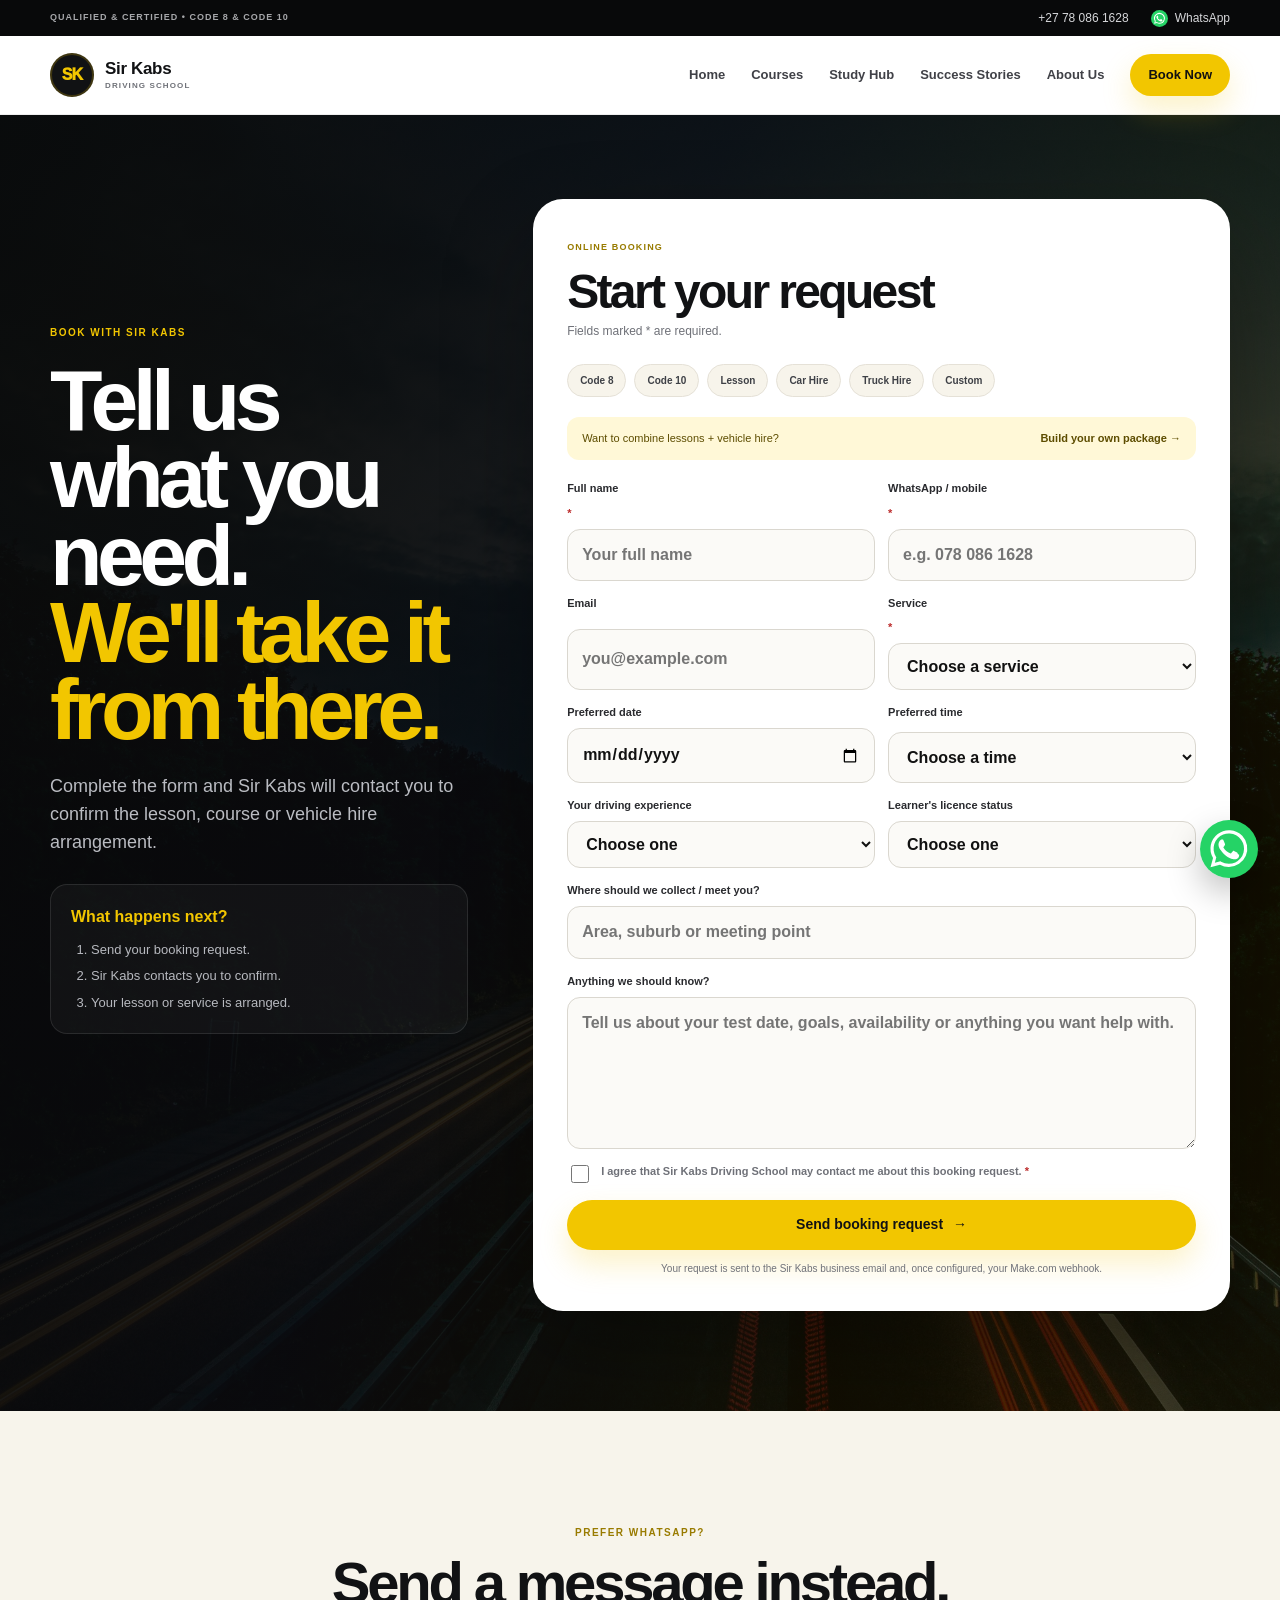
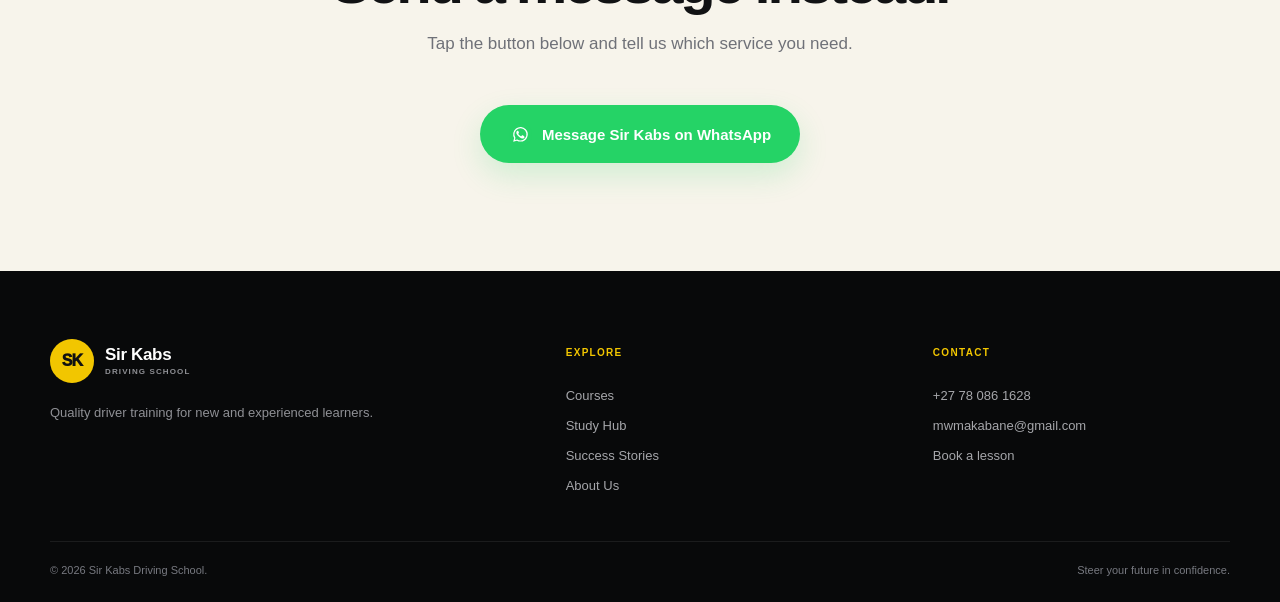
==== booking.html @ 1b9d0bda "up" ====
<!DOCTYPE html>

<html lang="en">
<head>
<meta charset="utf-8"/>
<meta content="width=device-width, initial-scale=1.0" name="viewport"/>
<meta content="#111111" name="theme-color"/>
<meta content="Book a Code 8, Code 10, driving lesson, car hire or truck hire with Sir Kabs Driving School." name="description"/>
<title>Book a Lesson | Sir Kabs Driving School</title>
<link href="assets/favicon.svg" rel="icon" type="image/svg+xml"/>
<link href="style.css" rel="stylesheet"/>
<noscript><style>body{overflow:auto!important}.site-loader{display:none!important}.reveal{opacity:1!important;transform:none!important}</style></noscript></head>
<body class="is-loading" data-page="booking">
<a class="skip-link" href="#main">Skip to content</a><div aria-hidden="true" class="site-loader" id="site-loader"><div class="loader-inner"><div class="loader-mark">SK</div><strong>Sir Kabs Driving School</strong><small>Steer your future</small><div class="loader-track"><span></span></div></div></div>
<div class="topbar"><div class="container topbar-inner"><span>Qualified &amp; Certified • Code 8 &amp; Code 10</span><div class="topbar-links"><a href="tel:+27780861628">+27 78 086 1628</a><a class="top-whatsapp" href="https://wa.me/27780861628" rel="noopener" target="_blank"><img alt="" decoding="async" loading="lazy" src="assets/whatsapp.svg"/> WhatsApp</a></div></div></div>
<header class="site-header"><div class="container nav-wrap"><a class="brand" href="index.html"><span class="brand-mark">SK</span><span class="brand-copy"><strong>Sir Kabs</strong><small>Driving School</small></span></a><button aria-controls="main-nav" aria-expanded="false" aria-label="Open menu" class="menu-toggle"><span></span><span></span><span></span></button><nav class="main-nav" id="main-nav"><a href="index.html">Home</a><a href="courses.html">Courses</a><a href="study.html">Study Hub</a><a href="success.html">Success Stories</a><a href="about.html">About Us</a><a aria-current="page" class="btn btn-sm btn-primary nav-cta" href="booking.html">Book Now</a></nav></div></header>
<main id="main">
<section class="booking-hero">
<div class="container booking-grid">
<aside class="booking-side reveal">
<span class="eyebrow light">Book with Sir Kabs</span>
<h1>Tell us what you need.<br/><em>We'll take it from there.</em></h1>
<p>Complete the form and Sir Kabs will contact you to confirm the lesson, course or vehicle hire arrangement.</p>
<div class="booking-note"><strong>What happens next?</strong><ol><li>Send your booking request.</li><li>Sir Kabs contacts you to confirm.</li><li>Your lesson or service is arranged.</li></ol></div>
</aside>
<div class="booking-panel reveal">
<div class="booking-panel-head"><span>Online booking</span><h2>Start your request</h2><p>Fields marked * are required.</p></div>
<div aria-label="Quick service selection" class="quick-service-row">
<button data-pick-service="Code 8 Full Course" type="button">Code 8</button>
<button data-pick-service="Code 10 Full Course" type="button">Code 10</button>
<button data-pick-service="Driving Lesson" type="button">Lesson</button>
<button data-pick-service="Car Hire" type="button">Car Hire</button>
<button data-pick-service="Truck Hire" type="button">Truck Hire</button>
<button data-pick-service="Custom Package" type="button">Custom</button>
</div>
<div class="booking-package-link"><span>Want to combine lessons + vehicle hire?</span><a href="courses.html#package-builder">Build your own package →</a></div>
<div class="custom-package-summary" hidden="" id="custom-package-summary">
<span>Your custom package</span>
<strong id="custom-package-summary-text"></strong>
<small id="custom-package-summary-total"></small>
</div>
<!-- ===========================================================
               FORM DESTINATIONS
               FormSubmit email + Make.com webhook are configured in script.js.
               Look for the bright comment block marked "EDIT HERE" at the
               very top of script.js.
               =========================================================== -->
<form class="booking-form" id="booking-form" novalidate="">
<input autocomplete="off" class="honeypot" name="website" tabindex="-1" type="text"/>
<input id="custom-plan-field" name="custom_plan" type="hidden" value=""/>
<input id="custom-total-field" name="custom_total" type="hidden" value=""/>
<div class="form-grid two">
<label>Full name <span>*</span><input name="full_name" placeholder="Your full name" required="" type="text"/></label>
<label>WhatsApp / mobile <span>*</span><input name="phone" placeholder="e.g. 078 086 1628" required="" type="tel"/></label>
</div>
<div class="form-grid two">
<label>Email<input name="email" placeholder="you@example.com" type="email"/></label>
<label>Service <span>*</span>
<select id="service-select" name="service" required="">
<option value="">Choose a service</option>
<option value="Code 8 Full Course">Code 8 Full Course — R6,000</option>
<option value="Code 10 Full Course">Code 10 Full Course — R7,000</option>
<option value="Driving Lesson">Driving Lesson — R250 p/h</option>
<option value="Car Hire">Car Hire — R500</option>
<option value="Truck Hire">Truck Hire — R650</option>
<option value="Learner Support">Learner / Study Support</option>
<option value="Custom Package">Custom Package</option>
<option value="Other">Other</option>
</select>
</label>
</div>
<div class="form-grid two">
<label>Preferred date<input id="preferred-date" name="preferred_date" type="date"/></label>
<label>Preferred time<select name="preferred_time"><option value="">Choose a time</option><option>Morning</option><option>Afternoon</option><option>Evening</option></select></label>
</div>
<div class="form-grid two">
<label>Your driving experience<select name="experience"><option value="">Choose one</option><option>Complete beginner</option><option>Some driving experience</option><option>Preparing for my test</option><option>Refresher driver</option></select></label>
<label>Learner's licence status<select name="learners_status"><option value="">Choose one</option><option>I have a learner's licence</option><option>I am preparing for my learner's licence</option><option>I need help with learner preparation</option><option>Not applicable</option></select></label>
</div>
<label>Where should we collect / meet you?<input name="pickup_area" placeholder="Area, suburb or meeting point" type="text"/></label>
<label>Anything we should know?<textarea name="message" placeholder="Tell us about your test date, goals, availability or anything you want help with." rows="5"></textarea></label>
<label class="consent"><input name="consent" required="" type="checkbox" value="Yes"/><span>I agree that Sir Kabs Driving School may contact me about this booking request. <b>*</b></span></label>
<div aria-live="polite" class="form-status" id="form-status" role="status"></div>
<button class="btn btn-primary full submit-btn" id="submit-btn" type="submit">Send booking request <span>→</span></button>
<p class="form-footnote">Your request is sent to the Sir Kabs business email and, once configured, your Make.com webhook.</p>
</form>
</div>
</div>
</section>
<section class="section soft-section"><div class="container"><div class="section-heading centered reveal"><span class="kicker">Prefer WhatsApp?</span><h2>Send a message instead.</h2><p>Tap the button below and tell us which service you need.</p></div><div class="whatsapp-center reveal"><a class="btn btn-whatsapp large" href="https://wa.me/27780861628?text=Hi%20Sir%20Kabs%20Driving%20School%2C%20I%20would%20like%20to%20book%20a%20lesson.%20My%20name%20is%20..." rel="noopener" target="_blank"><img alt="" decoding="async" loading="lazy" src="assets/whatsapp.svg"/> Message Sir Kabs on WhatsApp</a></div></div></section>
</main>
<footer class="site-footer"><div class="container footer-grid"><div class="footer-brand"><a class="brand brand-light" href="index.html"><span class="brand-mark">SK</span><span class="brand-copy"><strong>Sir Kabs</strong><small>Driving School</small></span></a><p>Quality driver training for new and experienced learners.</p></div><div><h3>Explore</h3><a href="courses.html">Courses</a><a href="study.html">Study Hub</a><a href="success.html">Success Stories</a><a href="about.html">About Us</a></div><div><h3>Contact</h3><a href="tel:+27780861628">+27 78 086 1628</a><a href="mailto:mwmakabane@gmail.com">mwmakabane@gmail.com</a><a href="booking.html">Book a lesson</a></div></div><div class="container footer-bottom"><span>© <span id="year"></span> Sir Kabs Driving School.</span><span>Steer your future in confidence.</span></div></footer>
<a aria-label="Chat on WhatsApp" class="whatsapp-float" href="https://wa.me/27780861628" rel="noopener" target="_blank"><img alt="" decoding="async" loading="lazy" src="assets/whatsapp.svg"/></a><div aria-live="polite" class="toast" id="toast" role="status"></div><script src="script.js"></script>
</body>
</html>
---- style.css ----
:root {
  --yellow: #f2c600;
  --yellow-2: #ffd628;
  --ink: #111214;
  --ink-2: #1b1c20;
  --paper: #f7f4eb;
  --white: #ffffff;
  --muted: #6f7178;
  --line: #e5e1d7;
  --green: #25d366;
  --danger: #bc2c2c;
  --success: #177044;
  --radius: 22px;
  --radius-lg: 34px;
  --shadow: 0 24px 70px rgba(16, 16, 18, .13);
  --container: 1180px;
}

* { box-sizing: border-box; }
html { scroll-behavior: smooth; }
body { margin: 0; font-family: "Segoe UI", Arial, sans-serif; color: var(--ink); background: var(--white); line-height: 1.55; -webkit-font-smoothing: antialiased; overflow-x: hidden; }
img { display: block; max-width: 100%; }
a { color: inherit; text-decoration: none; }
button, input, select, textarea { font: inherit; }
button { cursor: pointer; }
.container { width: min(var(--container), calc(100% - 40px)); margin-inline: auto; }
.skip-link { position: fixed; left: 20px; top: -100px; z-index: 10000; background: var(--yellow); color: var(--ink); padding: 12px 18px; border-radius: 10px; font-weight: 800; }
.skip-link:focus { top: 20px; }

/* ---------- shared buttons ---------- */
.btn { min-height: 50px; display: inline-flex; align-items: center; justify-content: center; gap: 10px; border: 1px solid transparent; border-radius: 999px; padding: 13px 22px; font-weight: 850; font-size: 14px; transition: transform .2s ease, box-shadow .2s ease, background .2s ease, border-color .2s ease; }
.btn:hover { transform: translateY(-2px); }
.btn-primary { background: var(--yellow); color: var(--ink); box-shadow: 0 14px 30px rgba(242, 198, 0, .22); }
.btn-primary:hover { background: var(--yellow-2); }
.btn-dark { background: var(--ink); color: var(--white); }
.btn-ghost { border-color: rgba(255,255,255,.26); color: var(--white); background: rgba(255,255,255,.05); }
.btn-ghost.dark { color: var(--ink); border-color: #cfc9b7; background: rgba(255,255,255,.65); }
.btn-whatsapp { background: var(--green); color: #fff; box-shadow: 0 12px 30px rgba(37, 211, 102, .18); }
.btn-whatsapp img { width: 23px; height: 23px; }
.btn-whatsapp.light { background: #fff; color: #111; }
.btn-sm { min-height: 42px; padding: 10px 17px; font-size: 13px; }
.btn.full { width: 100%; }
.btn.large { min-height: 58px; padding-inline: 28px; font-size: 15px; }

/* ---------- topbar/header ---------- */
.topbar { background: #08090a; color: #d6d7da; font-size: 12px; }
.topbar-inner { min-height: 36px; display: flex; align-items: center; justify-content: space-between; gap: 25px; }
.topbar-inner > span { text-transform: uppercase; letter-spacing: .11em; font-size: 9px; font-weight: 850; color: #a6a7aa; }
.topbar-links { display: flex; gap: 22px; align-items: center; }
.topbar-links a:hover { color: var(--yellow); }
.top-whatsapp { display: inline-flex; align-items: center; gap: 7px; }
.top-whatsapp img { width: 17px; height: 17px; }
.site-header { position: sticky; top: 0; z-index: 1200; background: rgba(255,255,255,.95); backdrop-filter: blur(18px); border-bottom: 1px solid rgba(17,18,20,.07); }
.nav-wrap { min-height: 78px; display: flex; align-items: center; justify-content: space-between; gap: 30px; }
.brand { display: inline-flex; align-items: center; gap: 11px; min-width: max-content; }
.brand-mark { width: 44px; height: 44px; display: grid; place-items: center; border-radius: 50%; background: var(--ink); color: var(--yellow); font-weight: 950; letter-spacing: -.05em; box-shadow: inset 0 0 0 2px rgba(242,198,0,.2); }
.brand-copy { display: grid; line-height: 1.02; }
.brand-copy strong { font-size: 17px; letter-spacing: -.02em; }
.brand-copy small { color: var(--muted); text-transform: uppercase; letter-spacing: .14em; font-size: 8px; font-weight: 850; margin-top: 5px; }
.main-nav { display: flex; align-items: center; gap: 26px; }
.main-nav > a:not(.btn) { font-size: 13px; font-weight: 750; color: #404147; position: relative; }
.main-nav > a:not(.btn)::after { content: ""; position: absolute; left: 0; right: 100%; bottom: -8px; height: 3px; border-radius: 99px; background: var(--yellow); transition: right .2s ease; }
.main-nav > a:not(.btn):hover::after, .main-nav > a[aria-current="page"]::after { right: 0; }
.main-nav > a[aria-current="page"] { color: #111; }
.menu-toggle { display: none; width: 45px; height: 45px; border: 0; background: transparent; padding: 9px; }
.menu-toggle span { display: block; height: 2px; background: #111; margin: 5px 0; border-radius: 5px; }

/* ---------- type / layout ---------- */
.section { padding: 108px 0; }
.soft-section { background: var(--paper); }
.dark-section { background: var(--ink); color: var(--white); }
.section-heading { max-width: 740px; margin-bottom: 48px; }
.section-heading.centered { text-align: center; margin-inline: auto; }
.section-heading.light p { color: #b5b7bd; }
.section-heading h2, .personal-copy h2, .story-grid h2, .promise-grid h2, .success-copy h2, .study-preview h2, .hire-grid h2, .booking-panel h2 { font-size: clamp(34px, 5vw, 58px); line-height: .99; letter-spacing: -.055em; margin: 10px 0 20px; }
.section-heading p, .lead { font-size: 17px; color: var(--muted); }
.kicker, .eyebrow { display: inline-flex; align-items: center; gap: 8px; text-transform: uppercase; letter-spacing: .15em; font-size: 10px; font-weight: 900; }
.kicker { color: #997b00; }
.dark-section .kicker, .kicker.light { color: var(--yellow); }
.eyebrow { color: var(--yellow); }
.eyebrow.light { color: var(--yellow); }
.text-link { font-weight: 850; font-size: 13px; }
.text-link.strong { font-size: 14px; }

/* ==========================================================
   HERO — with beautiful background image
   ========================================================== */
.hero {
    position: relative;
    overflow: hidden;
    color: #fff;
}

.hero-home {
    min-height: 720px;
    display: flex;
    align-items: center;
    background: var(--ink);
}

/* Background image */
.hero-home::before {
    content: "";
    position: absolute;
    inset: 0;
    background: url("Backgoud1.jpg") center / cover no-repeat;
    z-index: 0;
    animation: heroZoom 8s ease forwards;
    filter: brightness(0.5) saturate(1.15);
}

/* Rich gradient overlay — dark on left for text, warm gold glow on right */
.hero-home::after {
    content: "";
    position: absolute;
    inset: 0;
    background:
        linear-gradient(
            110deg,
            rgba(8, 9, 10, 0.88) 0%,
            rgba(12, 12, 16, 0.72) 38%,
            rgba(30, 24, 4, 0.52) 65%,
            rgba(50, 40, 5, 0.38) 100%
        ),
        linear-gradient(
            to top,
            rgba(242, 198, 0, 0.12) 0%,
            transparent 40%
        );
    z-index: 1;
    pointer-events: none;
}

/* Keep orbs subtle so image shows */
.hero-orb { z-index: 1; opacity: 0.18; }
.hero-orb-a { background: #3d3200; }
.hero-orb-b { background: #1e1a04; }

/* Content above everything */
.hero-grid {
    position: relative;
    z-index: 2;
}

/* Gold bottom border accent */
.hero-home .container::after {
    content: "";
    position: absolute;
    bottom: 0; left: 0; right: 0;
    height: 1px;
    background: linear-gradient(90deg, transparent, rgba(242,198,0,0.3), transparent);
    z-index: 3;
}

@keyframes heroZoom {
    from { transform: scale(1.06); }
    to   { transform: scale(1.00); }
}

/* ---------- homepage hero (rest stays same) ---------- */
.hero-grid { display: grid; grid-template-columns: 1.03fr .97fr; gap: 74px; align-items: center; padding: 82px 0 96px; position: relative; z-index: 2; }
.hero-copy h1, .inner-hero h1, .booking-side h1, .study-hero h1 { font-size: clamp(48px, 7vw, 86px); line-height: .9; letter-spacing: -.065em; margin: 18px 0 24px; }
.hero-copy h1 em, .inner-hero h1 em, .booking-side h1 em, .study-hero h1 em { color: var(--yellow); font-style: normal; }
.hero-text, .inner-hero p, .booking-side > p, .study-hero p { color: #babcc2; font-size: 18px; max-width: 650px; }
.hero-actions { display: flex; gap: 12px; flex-wrap: wrap; margin-top: 31px; }
.hero-facts { margin-top: 34px; display: flex; gap: 18px 26px; flex-wrap: wrap; color: #d7d8db; font-size: 12px; font-weight: 700; }
.hero-visual { position: relative; padding: 18px 22px 35px; max-width: 100%; }
.hero-photo-card { overflow: hidden; border-radius: 34px; background: #fff; box-shadow: 0 32px 90px rgba(0,0,0,.37); transform: rotate(1.5deg); }
.hero-photo-card img { width: 100%; aspect-ratio: 1.28 / 1; object-fit: cover; }
.hero-photo-caption { color: #111; padding: 18px 22px 22px; display: grid; }
.hero-photo-caption span { color: #777; text-transform: uppercase; letter-spacing: .13em; font-size: 9px; font-weight: 900; }
.hero-photo-caption strong { font-size: 18px; }
.floating-price { position: absolute; z-index: 3; background: var(--yellow); color: #111; border-radius: 18px; padding: 13px 18px; box-shadow: 0 16px 35px rgba(0,0,0,.25); display: grid; min-width: 125px; max-width: calc(50% - 10px); }
.floating-price small { font-size: 10px; text-transform: uppercase; letter-spacing: .12em; font-weight: 850; }
.floating-price strong { font-size: 22px; }
.floating-price-one { left: -15px; top: 90px; transform: rotate(-6deg); }
.floating-price-two { right: -16px; bottom: 90px; transform: rotate(6deg); }

/* ---------- trust ---------- */
.trust-strip { background: var(--yellow); }
.trust-grid { display: grid; grid-template-columns: repeat(4,1fr); }
.trust-grid > div { min-height: 96px; padding: 21px 24px; display: flex; flex-direction: column; justify-content: center; border-right: 1px solid rgba(17,18,20,.18); }
.trust-grid > div:last-child { border-right: 0; }
.trust-grid strong { font-size: 19px; letter-spacing: -.03em; }
.trust-grid span { font-size: 10px; text-transform: uppercase; letter-spacing: .11em; font-weight: 750; opacity: .72; }

/* ---------- journey ---------- */
.journey-section { background: #fff; }
.journey-grid { display: grid; grid-template-columns: repeat(3,1fr); gap: 18px; }
.journey-card { min-height: 320px; border: 1px solid var(--line); background: #fff; border-radius: var(--radius); padding: 0 29px 29px; position: relative; overflow: hidden; transition: .25s ease; }
.journey-card::before { content: ""; position: absolute; inset: auto -40px -60px auto; width: 170px; height: 170px; border-radius: 50%; background: rgba(242,198,0,.13); transition: .25s ease; }
.journey-card:hover { transform: translateY(-7px); border-color: #d1c477; box-shadow: var(--shadow); }
.journey-card:hover::before { transform: scale(1.4); }
.card-media { position: relative; overflow: hidden; background: #151515; isolation: isolate; }
.card-media::after { content: ""; position: absolute; inset: 0; background: linear-gradient(180deg, rgba(0,0,0,.08) 0%, rgba(0,0,0,.38) 100%); opacity: .75; pointer-events: none; }
.card-media img { width: 100%; height: 100%; object-fit: cover; object-position: center; display: block; transform: scale(1.02); transition: transform .45s ease; }
.journey-card:hover .card-media img, .service-card:hover .card-media img, .course-detail-card:hover .card-media img, .hire-card:hover .card-media img, .material-card:hover .card-media img { transform: scale(1.08); }
.journey-media { height: 190px; margin: 0 -29px 0; border-radius: calc(var(--radius) - 1px) calc(var(--radius) - 1px) 26px 26px; }
.journey-icon { width: 52px; height: 52px; border-radius: 50%; display: grid; place-items: center; background: var(--yellow); font-weight: 950; font-size: 13px; margin: -26px 0 26px; position: relative; z-index: 2; box-shadow: 0 10px 24px rgba(0,0,0,.18); }
.journey-card small { text-transform: uppercase; letter-spacing: .12em; font-size: 9px; font-weight: 850; color: var(--muted); }
.journey-card h3 { font-size: 28px; letter-spacing: -.04em; margin: 7px 0 10px; }
.journey-card p { color: var(--muted); margin-bottom: 24px; }

/* ---------- personal / about preview ---------- */
.personal-section { background: var(--paper); }
.personal-grid { display: grid; grid-template-columns: .9fr 1.1fr; gap: 84px; align-items: center; }
.personal-photo { position: relative; }
.personal-photo > img { width: 100%; aspect-ratio: .83 / 1; object-fit: cover; border-radius: var(--radius-lg); box-shadow: var(--shadow); background: #242424; }
.personal-stamp { position: absolute; right: -24px; bottom: 30px; background: var(--yellow); padding: 15px 18px; border-radius: 14px; font-weight: 900; font-size: 12px; transform: rotate(-3deg); box-shadow: 0 13px 30px rgba(0,0,0,.18); }
.personal-copy > p { color: var(--muted); font-size: 16px; }
.quote-card { margin: 28px 0; border-left: 5px solid var(--yellow); background: #fff; padding: 20px 23px; border-radius: 0 18px 18px 0; box-shadow: 0 10px 35px rgba(0,0,0,.05); display: grid; gap: 5px; }
.quote-card strong { font-size: 21px; letter-spacing: -.03em; }
.quote-card span { color: var(--muted); font-size: 12px; }

/* ---------- services ---------- */
.service-grid { display: grid; grid-template-columns: repeat(4,1fr); gap: 14px; }
.service-card { min-height: 340px; display: flex; flex-direction: column; border: 1px solid rgba(255,255,255,.1); border-radius: var(--radius); padding: 18px 18px 25px; background: var(--ink-2); overflow: hidden; }
.service-media { height: 150px; margin: -18px -18px 18px; border-radius: calc(var(--radius) - 1px) calc(var(--radius) - 1px) 22px 22px; }
.service-card > span { width: max-content; color: var(--yellow); text-transform: uppercase; letter-spacing: .13em; font-size: 9px; font-weight: 900; }
.service-card h3 { font-size: 25px; line-height: 1.06; margin: 18px 0 10px; }
.service-card p { color: #aeb0b5; font-size: 14px; }
.service-card strong { margin-top: auto; color: var(--yellow); font-size: 16px; }
.service-card a { margin-top: 14px; font-weight: 850; font-size: 12px; }

/* ---------- success preview ---------- */
.success-preview-grid { display: grid; grid-template-columns: .88fr 1.12fr; gap: 76px; align-items: center; }
.success-poster img, .success-large img { width: 100%; border-radius: var(--radius-lg); box-shadow: var(--shadow); }
.success-copy > p { color: var(--muted); font-size: 17px; }
.success-mini-grid { display: grid; grid-template-columns: repeat(3,1fr); gap: 10px; margin: 28px 0; }
.success-mini-grid > div { background: var(--paper); padding: 17px; border-radius: 15px; display: grid; }
.success-mini-grid strong { font-size: 15px; }
.success-mini-grid span { color: var(--muted); font-size: 10px; }

/* ---------- study preview ---------- */
.study-preview { background: #fff; }
.study-preview-grid { display: grid; grid-template-columns: .92fr 1.08fr; gap: 78px; align-items: center; }
.study-preview p { color: var(--muted); font-size: 17px; max-width: 570px; }
.study-stack { display: grid; gap: 11px; }
.study-stack > div { min-height: 92px; border: 1px solid var(--line); border-radius: 17px; display: grid; grid-template-columns: 46px 1fr; column-gap: 16px; align-items: center; padding: 15px 19px; background: var(--paper); }
.study-stack > div > span { grid-row: 1 / 3; width: 45px; height: 45px; border-radius: 50%; display: grid; place-items: center; background: var(--yellow); font-weight: 950; font-size: 11px; }
.study-stack strong { align-self: end; }
.study-stack small { color: var(--muted); align-self: start; }

/* ---------- cta / footer ---------- */
.cta-band { background: var(--yellow); padding: 52px 0; }
.cta-band-inner { display: flex; justify-content: space-between; align-items: center; gap: 40px; }
.cta-band-inner > div:first-child > span { text-transform: uppercase; letter-spacing: .13em; font-weight: 900; font-size: 9px; }
.cta-band h2 { margin: 5px 0 0; font-size: clamp(29px,4vw,48px); letter-spacing: -.05em; line-height: 1; }
.cta-actions { display: flex; gap: 10px; flex-wrap: wrap; justify-content: flex-end; }
.site-footer { background: #08090a; color: #eee; padding: 68px 0 23px; }
.footer-grid { display: grid; grid-template-columns: 1.5fr 1fr 1fr; gap: 70px; }
.brand-light .brand-mark { background: var(--yellow); color: #111; }
.brand-light .brand-copy strong { color: #fff; }
.brand-light .brand-copy small { color: #8f9095; }
.footer-brand p { max-width: 360px; color: #8f9095; font-size: 13px; margin-top: 20px; }
.footer-grid h3 { color: var(--yellow); text-transform: uppercase; letter-spacing: .13em; font-size: 10px; margin: 6px 0 15px; }
.footer-grid > div:not(.footer-brand) { display: flex; flex-direction: column; gap: 10px; }
.footer-grid > div:not(.footer-brand) a { color: #a5a6aa; font-size: 13px; }
.footer-grid a:hover { color: var(--yellow); }
.footer-bottom { margin-top: 45px; padding-top: 20px; border-top: 1px solid rgba(255,255,255,.08); display: flex; justify-content: space-between; gap: 20px; color: #777980; font-size: 11px; }
.whatsapp-float { position: fixed; right: 22px; bottom: 22px; z-index: 1300; width: 58px; height: 58px; border-radius: 50%; box-shadow: 0 14px 34px rgba(0,0,0,.25); transition: .2s ease; }
.whatsapp-float:hover { transform: translateY(-3px) scale(1.03); }
.whatsapp-float img { width: 100%; height: 100%; }
.mobile-book { display: none; }
.toast { position: fixed; left: 50%; bottom: 30px; z-index: 5000; transform: translate(-50%, 160%); opacity: 0; background: #111; color: #fff; padding: 13px 18px; border-radius: 999px; box-shadow: var(--shadow); font-size: 12px; font-weight: 800; transition: .25s ease; text-align: center; max-width: calc(100% - 34px); }
.toast.show { transform: translate(-50%,0); opacity: 1; }

/* ---------- inner page hero ---------- */
.inner-hero { position: relative; background: var(--ink); color: #fff; overflow: hidden; min-height: 590px; display: flex; align-items: center; }

/* Background photo layer — shared by every .inner-hero variant */
.inner-hero::before {
    content: "";
    position: absolute;
    inset: -1px;
    background-size: cover;
    background-repeat: no-repeat;
    background-position: center;
    z-index: 0;
    filter: brightness(0.45) saturate(1.12);
}

/* Same rich gradient overlay used on the homepage hero, so every page feels consistent */
.inner-hero::after {
    content: "";
    position: absolute;
    inset: 0;
    background:
        linear-gradient(110deg, rgba(8,9,10,.9) 0%, rgba(12,12,16,.76) 40%, rgba(30,24,4,.5) 68%, rgba(50,40,5,.34) 100%),
        linear-gradient(to top, rgba(242,198,0,.1) 0%, transparent 40%);
    z-index: 1;
    pointer-events: none;
}

.inner-hero-grid { position: relative; z-index: 2; width: 100%; min-height: 590px; display: grid; grid-template-columns: 1.03fr .97fr; gap: 70px; align-items: center; padding: 72px 0; }
.inner-hero p { max-width: 620px; }
.inner-hero-image { position: relative; }
.inner-hero-image img { width: 100%; max-height: 510px; object-fit: cover; border-radius: var(--radius-lg); box-shadow: 0 30px 80px rgba(0,0,0,.36); }
.about-hero .inner-hero-image img { object-position: center; }
.compact-hero { min-height: 540px; }
.compact-hero .inner-hero-grid { min-height: 540px; }
.success-hero { min-height: 560px; }

/* Per-page hero photos — swap any of these paths for a different image whenever you like */
.about-hero::before { background-image: url("BackgroundA.jpg"); background-position: center 25%; }
.compact-hero::before { background-image: url("backgroundL.jpg"); background-position: center 40%; }
.success-hero::before { background-image: url("assets/owners/Owner.jpeg"); background-position: center 30%; }

/* ---------- about page ---------- */
.owner-grid { display: grid; grid-template-columns: 1fr 1fr; gap: 22px; }
.owner-card { border: 1px solid var(--line); border-radius: var(--radius-lg); overflow: hidden; background: #fff; box-shadow: 0 18px 60px rgba(0,0,0,.06); }
.owner-image img { width: 100%; aspect-ratio: 1 / 1.06; object-fit: cover; background: #222; }
.owner-copy { padding: 28px; }
.owner-copy > span { color: #987b00; text-transform: uppercase; letter-spacing: .12em; font-size: 9px; font-weight: 900; }
.owner-copy h3 { font-size: 31px; margin: 5px 0 9px; letter-spacing: -.04em; }
.owner-copy p { color: var(--muted); }
.owner-tags { display: flex; gap: 8px; flex-wrap: wrap; margin-top: 20px; }
.owner-tags b { background: var(--paper); border: 1px solid var(--line); padding: 8px 11px; border-radius: 999px; font-size: 10px; }
.story-grid { display: grid; grid-template-columns: .92fr 1.08fr; gap: 78px; }
.story-grid > div:first-child > p:not(.lead) { color: var(--muted); }
.value-list { display: grid; }
.value-list > div { display: grid; grid-template-columns: 54px 1fr; gap: 17px; padding: 19px 0; border-bottom: 1px solid var(--line); }
.value-list > div:last-child { border-bottom: 0; }
.value-list > div > span { width: 48px; height: 48px; border-radius: 50%; background: var(--yellow); display: grid; place-items: center; font-size: 10px; font-weight: 950; }
.value-list strong { font-size: 17px; }
.value-list p { color: var(--muted); margin: 3px 0 0; }
.promise-grid { display: grid; grid-template-columns: .7fr 1.3fr; gap: 78px; align-items: start; }
.promise-cards { display: grid; grid-template-columns: repeat(3,1fr); gap: 12px; }
.promise-cards article { background: var(--ink-2); border: 1px solid rgba(255,255,255,.1); border-radius: 18px; padding: 22px; min-height: 185px; }
.promise-cards strong { color: var(--yellow); font-size: 17px; }
.promise-cards p { color: #a9abb0; font-size: 13px; }

/* ---------- courses page ---------- */
.course-page-grid { display: grid; grid-template-columns: repeat(3,1fr); gap: 18px; }
.course-detail-card { border: 1px solid var(--line); border-radius: var(--radius); padding: 20px 27px 27px; display: flex; flex-direction: column; min-height: 480px; background: #fff; box-shadow: 0 16px 50px rgba(0,0,0,.04); overflow: hidden; }
.course-detail-card.featured { border-color: #ddbf3b; background: #fffdf3; }
.course-media { height: 180px; margin: -20px -27px 20px; border-radius: calc(var(--radius) - 1px) calc(var(--radius) - 1px) 24px 24px; }
.course-top { display: flex; justify-content: space-between; gap: 20px; align-items: center; }
.course-pill { background: var(--yellow); border-radius: 999px; padding: 7px 11px; font-size: 10px; font-weight: 900; text-transform: uppercase; letter-spacing: .1em; }
.course-top strong { font-size: 19px; }
.course-detail-card h3 { font-size: 29px; letter-spacing: -.045em; margin: 25px 0 10px; }
.course-detail-card p { color: var(--muted); }
.course-detail-card ul { padding-left: 18px; color: #43454b; font-size: 13px; display: grid; gap: 8px; margin-bottom: 25px; }
.course-detail-card .btn { margin-top: auto; }
.hire-grid { display: grid; grid-template-columns: .9fr 1.1fr; gap: 72px; align-items: center; }
.hire-grid p { color: var(--muted); }
.hire-cards { display: grid; grid-template-columns: 1fr 1fr; gap: 13px; }
.hire-card { min-height: 220px; background: #fff; border: 1px solid var(--line); border-radius: var(--radius); padding: 18px 24px 24px; display: flex; flex-direction: column; transition: .2s ease; overflow: hidden; }
.hire-card:hover { transform: translateY(-5px); box-shadow: var(--shadow); }
.hire-media { height: 135px; margin: -18px -24px 18px; border-radius: calc(var(--radius) - 1px) calc(var(--radius) - 1px) 20px 20px; }
.hire-card > span { color: var(--muted); text-transform: uppercase; letter-spacing: .1em; font-size: 9px; font-weight: 900; }
.hire-card strong { margin-top: auto; font-size: 42px; letter-spacing: -.05em; }
.hire-card small { font-weight: 850; }
.price-table { border-top: 1px solid rgba(255,255,255,.12); }
.price-table > div { display: grid; grid-template-columns: 1.4fr .6fr auto; gap: 20px; align-items: center; padding: 20px 0; border-bottom: 1px solid rgba(255,255,255,.12); }
.price-table span { color: #bebfc4; }
.price-table strong { color: var(--yellow); font-size: 19px; }
.price-table a { font-weight: 850; font-size: 12px; }
.lesson-steps .steps-grid { display: grid; grid-template-columns: repeat(4,1fr); gap: 14px; }
.steps-grid > div { border-top: 4px solid var(--yellow); background: var(--paper); padding: 23px; border-radius: 0 0 16px 16px; }
.steps-grid b { color: #987b00; font-size: 10px; }
.steps-grid h3 { font-size: 22px; margin: 24px 0 7px; }
.steps-grid p { color: var(--muted); font-size: 13px; }

/* ---------- success page ---------- */
.student-gallery { display: grid; grid-template-columns: repeat(4,1fr); gap: 15px; }
.student-card { margin: 0; border-radius: 19px; overflow: hidden; border: 1px solid var(--line); background: #fff; box-shadow: 0 10px 35px rgba(0,0,0,.04); }
.student-card img { width: 100%; aspect-ratio: 1 / 1; object-fit: cover; background: var(--paper); }
.student-card figcaption { padding: 15px; display: grid; }
.student-card figcaption strong { font-size: 14px; }
.student-card figcaption span { color: var(--muted); font-size: 10px; }
.success-feature-grid { display: grid; grid-template-columns: .85fr 1.15fr; gap: 72px; align-items: center; }
.success-feature-grid h2 { font-size: clamp(34px, 5vw, 58px); line-height: 1; letter-spacing: -.055em; margin: 10px 0 18px; }
.success-feature-grid p { color: var(--muted); font-size: 17px; }
.result-points { display: grid; gap: 8px; margin: 24px 0 27px; font-weight: 750; font-size: 13px; }

/* ---------- booking page ---------- */
.booking-hero { position: relative; overflow: hidden; background: var(--ink); color: #fff; padding: 84px 0 100px; }
.booking-hero::before {
    content: "";
    position: absolute;
    inset: -1px;
    background-image: url("Backgoud1.jpg");
    background-size: cover;
    background-repeat: no-repeat;
    background-position: center 40%;
    z-index: 0;
    filter: brightness(0.4) saturate(1.1);
}
.booking-hero::after {
    content: "";
    position: absolute;
    inset: 0;
    background:
        linear-gradient(110deg, rgba(8,9,10,.92) 0%, rgba(12,12,16,.8) 42%, rgba(30,24,4,.55) 70%, rgba(50,40,5,.36) 100%),
        radial-gradient(circle at 8% 20%, rgba(59,51,14,.55) 0, transparent 30%);
    z-index: 1;
    pointer-events: none;
}
.booking-grid { position: relative; z-index: 2; display: grid; grid-template-columns: .75fr 1.25fr; gap: 65px; align-items: start; }
.booking-side { position: sticky; top: 120px; }
.booking-side > p { max-width: 520px; }
.booking-direct { margin-top: 34px; display: grid; }
.booking-direct > a { display: grid; gap: 4px; padding: 15px 0; border-bottom: 1px solid rgba(255,255,255,.1); }
.booking-direct span { color: #92949a; text-transform: uppercase; letter-spacing: .12em; font-size: 9px; font-weight: 850; }
.booking-direct strong { font-size: 16px; display: inline-flex; gap: 8px; align-items: center; }
.booking-direct strong img { width: 20px; height: 20px; }
.booking-note { margin-top: 28px; padding: 20px; border: 1px solid rgba(255,255,255,.1); border-radius: 17px; background: rgba(255,255,255,.04); }
.booking-note strong { color: var(--yellow); }
.booking-note ol { margin: 10px 0 0; padding-left: 20px; color: #b7b9bf; font-size: 13px; display: grid; gap: 6px; }
.booking-panel { background: #fff; color: var(--ink); border-radius: 30px; padding: 34px; box-shadow: 0 35px 90px rgba(0,0,0,.32); }
.booking-panel-head > span { text-transform: uppercase; letter-spacing: .13em; color: #987b00; font-weight: 900; font-size: 9px; }
.booking-panel-head h2 { font-size: clamp(31px,4vw,48px); margin-bottom: 7px; }
.booking-panel-head p { margin-top: 0; color: var(--muted); font-size: 12px; }
.quick-service-row { display: flex; flex-wrap: wrap; gap: 8px; margin: 23px 0; }
.quick-service-row button { border: 1px solid var(--line); background: var(--paper); border-radius: 999px; padding: 8px 12px; font-size: 10px; font-weight: 850; color: #3e4046; }
.quick-service-row button:hover, .quick-service-row button.active { border-color: #bda126; background: var(--yellow); color: #111; }
.booking-form label { display: grid; gap: 7px; color: #292a2e; font-weight: 800; font-size: 11px; margin-bottom: 14px; }
.booking-form label > span { color: var(--danger); }
.form-grid.two { display: grid; grid-template-columns: 1fr 1fr; gap: 13px; }
.booking-form input, .booking-form select, .booking-form textarea { width: 100%; border: 1px solid #dad7cf; background: #fbfaf7; color: #111; border-radius: 13px; padding: 13px 14px; outline: none; transition: .2s ease; font-size: 16px; }
.booking-form input:focus, .booking-form select:focus, .booking-form textarea:focus { border-color: #b89a18; box-shadow: 0 0 0 3px rgba(242,198,0,.18); }
.booking-form textarea { resize: vertical; min-height: 110px; }
.booking-form .consent { display: flex; align-items: flex-start; gap: 9px; color: var(--muted); font-weight: 600; }
.booking-form .consent input { width: 18px; height: 18px; flex: 0 0 18px; margin-top: 2px; accent-color: var(--yellow); }
.booking-form .consent span { color: inherit; }
.booking-form .consent b { color: var(--danger); }
.honeypot { position: absolute !important; left: -99999px !important; opacity: 0 !important; pointer-events: none !important; }
.submit-btn[disabled] { opacity: .65; cursor: wait; }
.form-status { display: none; border-radius: 12px; padding: 12px 14px; margin: 5px 0 14px; font-size: 12px; font-weight: 700; }
.form-status.show { display: block; }
.form-status.success { background: #e7f7ee; color: var(--success); }
.form-status.error { background: #ffeded; color: var(--danger); }
.form-footnote { text-align: center; color: var(--muted); font-size: 10px; margin: 11px 0 0; }
.whatsapp-center { display: flex; justify-content: center; }

/* ---------- study page ---------- */
.study-hero { position: relative; overflow: hidden; background: linear-gradient(120deg, #f8f6ee 0%, #eee8d4 60%, #f6ce2c 150%); }
.study-hero::before { content: ""; position: absolute; inset: 0; background: linear-gradient(90deg, rgba(248,246,238,.98) 0%, rgba(248,246,238,.92) 36%, rgba(248,246,238,.62) 62%, rgba(248,246,238,.28) 100%), url("K53test.png") center/cover no-repeat; opacity: .95; }
.study-hero::after { content: ""; position: absolute; width: 520px; height: 520px; right: -120px; top: 40px; border-radius: 50%; background: radial-gradient(circle, rgba(242,198,0,.38) 0%, rgba(242,198,0,.12) 44%, rgba(242,198,0,0) 72%); filter: blur(10px); }
.study-hero-grid { position: relative; z-index: 1; min-height: 620px; display: grid; grid-template-columns: 1.05fr .95fr; gap: 70px; align-items: center; padding: 78px 0; }
.study-hero h1 { color: var(--ink); }
.study-hero p { color: var(--muted); }
.study-hero .eyebrow { color: #8e7400; }
.study-hero-panel { background: rgba(10,11,15,.94); color: #fff; border-radius: 28px; padding: 30px; box-shadow: 0 30px 90px rgba(0,0,0,.22); backdrop-filter: blur(6px); }
.study-hero-panel > span { color: var(--yellow); text-transform: uppercase; letter-spacing: .13em; font-size: 9px; font-weight: 900; }
.study-hero-panel ol { list-style: none; padding: 0; margin: 18px 0 0; }
.study-hero-panel li { display: grid; grid-template-columns: 45px 1fr; align-items: center; gap: 12px; padding: 18px 0; border-bottom: 1px solid rgba(255,255,255,.11); }
.study-hero-panel li:last-child { border-bottom: 0; }
.study-hero-panel b { color: var(--yellow); font-size: 10px; }
.topic-grid { display: grid; grid-template-columns: repeat(4,1fr); gap: 15px; }
.topic-card { min-height: 270px; border: 1px solid var(--line); border-radius: var(--radius); padding: 24px; position: relative; }
.topic-card > span { position: absolute; right: 21px; top: 16px; color: #d3cec1; font-size: 28px; font-weight: 950; }
.topic-symbol { width: 50px; height: 50px; display: grid; place-items: center; border-radius: 15px; background: var(--yellow); font-size: 21px; font-weight: 900; margin-bottom: 50px; }
.topic-card h3 { font-size: 22px; margin: 0 0 8px; }
.topic-card p { color: var(--muted); font-size: 13px; }
.material-grid { display: grid; grid-template-columns: 1fr 1fr; gap: 14px; }
.material-card { min-height: 300px; border: 1px solid rgba(255,255,255,.1); background: var(--ink-2); border-radius: 19px; padding: 18px; display: flex; flex-direction: column; gap: 18px; transition: .2s ease; overflow: hidden; }
.material-card:hover { transform: translateY(-4px); border-color: rgba(242,198,0,.7); }
.material-media { height: 170px; margin: -18px -18px 0; border-radius: 18px 18px 22px 22px; }
.material-card-body { margin-top: auto; display: flex; align-items: flex-end; justify-content: space-between; gap: 20px; }
.material-copy { max-width: 470px; }
.material-card small { color: var(--yellow); text-transform: uppercase; letter-spacing: .12em; font-size: 8px; font-weight: 900; }
.material-card h3 { margin: 6px 0; font-size: 22px; }
.material-card p { color: #a8aab0; margin: 0; font-size: 12px; }
.material-card-body > span { color: var(--yellow); font-weight: 900; white-space: nowrap; }
.tips-grid { display: grid; grid-template-columns: .83fr 1.17fr; gap: 75px; }
.tips-grid > div:first-child > p { color: var(--muted); }
.tips-list { display: grid; }
.tips-list > div { display: grid; grid-template-columns: 52px 1fr; gap: 16px; padding: 18px 0; border-bottom: 1px solid var(--line); }
.tips-list b { width: 45px; height: 45px; border-radius: 50%; background: var(--yellow); display: grid; place-items: center; }
.tips-list p { margin: 0; color: var(--muted); }
.tips-list strong { color: var(--ink); }

/* ---------- animation ---------- */
.reveal { opacity: 0; transform: translateY(20px); transition: opacity .62s ease, transform .62s ease; }
.reveal.visible { opacity: 1; transform: none; }

/* ---------- responsive ---------- */
@media (max-width: 1050px) {
  .main-nav { gap: 17px; }
  .hero-grid, .inner-hero-grid, .personal-grid, .success-preview-grid, .study-preview-grid, .story-grid, .hire-grid, .success-feature-grid, .study-hero-grid, .tips-grid, .booking-grid { grid-template-columns: 1fr; }
  .hero-home { min-height: 620px; }
  .inner-hero { min-height: 520px; }
  .hero-grid, .inner-hero-grid { gap: 42px; }
  .hero-visual { max-width: 720px; }
  .personal-photo { max-width: 620px; }
  .service-grid { grid-template-columns: 1fr 1fr; }
  .course-page-grid { grid-template-columns: 1fr 1fr; }
  .course-page-grid .course-detail-card:last-child { grid-column: 1 / -1; min-height: 390px; }
  .promise-grid { grid-template-columns: 1fr; gap: 38px; }
  .booking-side { position: static; }
  .student-gallery { grid-template-columns: repeat(3,1fr); }
}

@media (max-width: 820px) {
  .container { width: min(var(--container), calc(100% - 28px)); }
  .topbar-inner > span { display: none; }
  .topbar-inner { justify-content: center; }
  .topbar-links { width: 100%; justify-content: space-between; }
  .site-header { top: 0; }
  .menu-toggle { display: block; }
  .main-nav { position: absolute; top: calc(100% + 9px); left: 14px; right: 14px; display: grid; gap: 2px; background: #fff; border: 1px solid var(--line); border-radius: 20px; padding: 11px; box-shadow: var(--shadow); opacity: 0; transform: translateY(-10px); visibility: hidden; pointer-events: none; transition: .2s ease; max-height: calc(100vh - 100px); overflow-y: auto; }
  .main-nav.open { opacity: 1; transform: none; visibility: visible; pointer-events: auto; }
  .main-nav > a:not(.btn) { padding: 11px 12px; border-radius: 10px; }
  .main-nav > a:not(.btn)::after { display: none; }
  .main-nav > a[aria-current="page"] { background: var(--paper); }
  .nav-cta { margin-top: 3px; }
  .hero-grid { padding: 62px 0 76px; }
  .hero-copy h1, .inner-hero h1, .booking-side h1, .study-hero h1 { font-size: clamp(44px, 12vw, 68px); }
  .hero-visual { padding: 8px 4px 30px; }
  .floating-price-one { left: -3px; top: 65px; }
  .floating-price-two { right: -2px; bottom: 65px; }
  .trust-grid { grid-template-columns: 1fr 1fr; }
  .trust-grid > div:nth-child(2) { border-right: 0; }
  .trust-grid > div:nth-child(3), .trust-grid > div:nth-child(4) { border-top: 1px solid rgba(17,18,20,.18); }
  .section { padding: 78px 0; }
  .journey-grid, .service-grid, .owner-grid, .course-page-grid, .material-grid, .promise-cards { grid-template-columns: 1fr; }
  .course-page-grid .course-detail-card:last-child { grid-column: auto; }
  .journey-media { height: 210px; }
  .service-media, .course-media { height: 210px; }
  .hire-media { height: 180px; }
  .service-card { min-height: 280px; }
  .student-gallery { grid-template-columns: 1fr 1fr; }
  .lesson-steps .steps-grid { grid-template-columns: 1fr 1fr; }
  .personal-stamp { right: 8px; bottom: 18px; }
  .success-mini-grid { grid-template-columns: 1fr; }
  .cta-band-inner { align-items: flex-start; flex-direction: column; }
  .cta-actions { justify-content: flex-start; }
  .footer-grid { grid-template-columns: 1fr 1fr; gap: 38px; }
  .footer-brand { grid-column: 1 / -1; }
  .booking-hero { padding: 65px 0 85px; }
  .booking-panel { padding: 24px; }
  .topic-grid { grid-template-columns: 1fr 1fr; }
  .inner-hero-grid, .study-hero-grid { min-height: auto; padding: 62px 0; }
  .hero-home { min-height: 540px; }
  .inner-hero { min-height: 460px; }
  .compact-hero, .compact-hero .inner-hero-grid { min-height: 460px; }
  .success-hero { min-height: 460px; }
  .about-hero::before { background-position: center 14%; }
  .compact-hero::before { background-position: center 32%; }
  .success-hero::before { background-position: center 18%; }
  .booking-hero::before { background-position: center 30%; }
  .booking-hero { padding: 56px 0 70px; }
  .material-card { min-height: 320px; }
  .material-media { height: 210px; }
}

@media (max-width: 560px) {
  body { padding-bottom: 64px; }
  .topbar { display: none; }
  .nav-wrap { min-height: 68px; }
  .brand-mark { width: 40px; height: 40px; }
  .hero-actions, .cta-actions { display: grid; width: 100%; }
  .hero-actions .btn, .cta-actions .btn { width: 100%; }
  .hero-facts { display: grid; gap: 8px; }
  .floating-price { padding: 10px 13px; min-width: 100px; }
  .floating-price strong { font-size: 17px; }
  .journey-card { min-height: 280px; padding: 0 22px 24px; }
  .journey-media { height: 185px; margin: 0 -22px 0; }
  .journey-icon { margin: -22px 0 20px; }
  .service-card, .course-detail-card { padding-left: 20px; padding-right: 20px; }
  .service-media, .course-media { margin-left: -20px; margin-right: -20px; height: 185px; }
  .hire-card { padding-left: 20px; padding-right: 20px; }
  .hire-media { margin-left: -20px; margin-right: -20px; height: 165px; }
  .trust-grid > div { padding: 17px 15px; min-height: 82px; }
  .trust-grid strong { font-size: 16px; }
  .footer-grid { grid-template-columns: 1fr; }
  .footer-brand { grid-column: auto; }
  .footer-bottom { flex-direction: column; }
  .whatsapp-float { width: 52px; height: 52px; bottom: 76px; right: 15px; }
  .hero-home { min-height: 460px; }
  .inner-hero, .compact-hero, .compact-hero .inner-hero-grid, .success-hero { min-height: 400px; }
  .about-hero::before { background-position: center top; }
  .compact-hero::before { background-position: center 38%; }
  .success-hero::before { background-position: center top; }
  .booking-hero::before { background-position: center 22%; }
  .booking-hero { padding: 48px 0 60px; }
  .mobile-book { display: flex; position: fixed; z-index: 1250; left: 0; right: 0; bottom: 0; min-height: 58px; align-items: center; justify-content: center; background: var(--yellow); color: #111; font-weight: 950; box-shadow: 0 -8px 25px rgba(0,0,0,.12); }
  .form-grid.two, .hire-cards, .student-gallery, .topic-grid, .lesson-steps .steps-grid { grid-template-columns: 1fr; }
  .price-table > div { grid-template-columns: 1fr auto; }
  .price-table > div a { grid-column: 1 / -1; }
  .booking-panel { border-radius: 23px; padding: 20px; }
  .quick-service-row { display: grid; grid-template-columns: 1fr 1fr; }
  .topic-card { min-height: 240px; }
  .material-card { min-height: 250px; padding: 16px; }
  .material-media { height: 170px; margin-left: -16px; margin-right: -16px; }
  .material-card-body { display: grid; gap: 12px; }
  .material-card-body > span { white-space: normal; }
  .success-mini-grid { grid-template-columns: 1fr; }
}

/* Hero slider */
.hero-photo-card.hero-slider { position: relative; transform: rotate(1.1deg); }
.hero-slides { position: relative; min-height: 505px; background: #111; }
.hero-slide { position: absolute; inset: 0; margin: 0; display: grid; grid-template-rows: 1fr auto; opacity: 0; visibility: hidden; transform: scale(1.025); transition: opacity .55s ease, transform .7s ease, visibility .55s ease; }
.hero-slide.is-active { opacity: 1; visibility: visible; transform: scale(1); z-index: 2; }
.hero-slide img { width: 100%; height: 100%; min-height: 405px; object-fit: cover; background: #ece9df; }
.hero-slide:first-child img { object-position: center; }
.hero-slide:nth-child(n+2) img { object-position: center 38%; }

/* ======= LOADER ======= */
body.is-loading { overflow: hidden; }
.site-loader { position: fixed; inset: 0; z-index: 20000; display: grid; place-items: center; background: #111214; color: #fff; transition: opacity .42s ease, visibility .42s ease; }
.site-loader.is-hidden { opacity: 0; visibility: hidden; pointer-events: none; }
.loader-inner { width: min(300px, calc(100vw - 54px)); text-align: center; }
.loader-mark { width: 78px; height: 78px; margin: 0 auto 18px; border-radius: 50%; display: grid; place-items: center; background: var(--yellow); color: #111; font-weight: 950; font-size: 23px; letter-spacing: -.06em; position: relative; }
.loader-mark::after { content: ""; position: absolute; inset: -8px; border-radius: 50%; border: 2px solid rgba(242,198,0,.22); border-top-color: var(--yellow); animation: loaderSpin 1s linear infinite; }
.loader-inner strong { display: block; font-size: 17px; letter-spacing: -.02em; }
.loader-inner small { display: block; margin-top: 4px; color: #97999e; font-size: 10px; text-transform: uppercase; letter-spacing: .14em; font-weight: 800; }
.loader-track { height: 3px; margin-top: 22px; overflow: hidden; border-radius: 999px; background: rgba(255,255,255,.1); }
.loader-track span { display: block; height: 100%; width: 42%; border-radius: inherit; background: var(--yellow); animation: loaderMove 1.1s ease-in-out infinite; }
@keyframes loaderSpin { to { transform: rotate(360deg); } }
@keyframes loaderMove { 0% { transform: translateX(-110%); } 55%,100% { transform: translateX(245%); } }

.scroll-progress { position: fixed; left: 0; top: 0; z-index: 16000; width: 100%; height: 3px; pointer-events: none; transform-origin: left center; transform: scaleX(0); background: var(--yellow); }
.site-header.is-scrolled { box-shadow: 0 10px 30px rgba(0,0,0,.08); }

.hero-slider-progress { position: absolute; left: 22px; right: 22px; bottom: 79px; z-index: 8; height: 3px; overflow: hidden; border-radius: 999px; background: rgba(255,255,255,.26); pointer-events: none; }
.hero-slider-progress span { display: block; width: 100%; height: 100%; transform-origin: left center; background: var(--yellow); animation: heroSlideProgress 4.8s linear forwards; }
.hero-slider.is-paused .hero-slider-progress span { animation-play-state: paused; }
@keyframes heroSlideProgress { from { transform: scaleX(0); } to { transform: scaleX(1); } }

.personal-photo > img, .owner-image img, .inner-hero-image img, .student-card img { object-position: center; }
.about-hero .inner-hero-image img { object-position: center 18%; }
img { height: auto; }
.hero-slide img { height: 100%; }

/* Package builder */
.package-section { background: #fff; }
.package-builder-grid { display: grid; grid-template-columns: .82fr 1.18fr; gap: 80px; align-items: start; }
.package-intro { position: sticky; top: 118px; }
.package-intro h2 { font-size: clamp(38px,5vw,60px); line-height: .98; letter-spacing: -.055em; margin: 10px 0 20px; }
.package-intro > p { color: var(--muted); font-size: 17px; max-width: 560px; }
.package-note { margin-top: 27px; border-left: 5px solid var(--yellow); background: var(--paper); padding: 17px 19px; border-radius: 0 16px 16px 0; display: grid; gap: 4px; }
.package-note strong { font-size: 13px; }
.package-note span { color: var(--muted); font-size: 12px; }
.package-builder { border: 1px solid var(--line); border-radius: 28px; padding: 30px; background: var(--paper); box-shadow: 0 25px 70px rgba(0,0,0,.08); }
.builder-field { padding: 0 0 24px; margin-bottom: 24px; border-bottom: 1px solid #ddd8ca; }
.builder-field label, .builder-label { display: block; text-transform: uppercase; letter-spacing: .1em; font-size: 10px; font-weight: 900; margin-bottom: 10px; color: #4c4d52; }
.builder-field select { width: 100%; min-height: 52px; border: 1px solid #d3cec0; background: #fff; border-radius: 13px; padding: 0 14px; color: var(--ink); font-weight: 700; font-size: 16px; }
.builder-label-row { display: flex; justify-content: space-between; gap: 20px; align-items: center; }
.builder-label-row strong { color: #8e7400; font-size: 14px; }
.range-field input[type="range"] { width: 100%; accent-color: var(--yellow); }
.range-scale { display: flex; justify-content: space-between; color: #8c8d91; font-size: 9px; font-weight: 800; }
.builder-choice-grid { display: grid; grid-template-columns: repeat(3,1fr); gap: 9px; }
.builder-choice { cursor: pointer; }
.builder-choice input { position: absolute; opacity: 0; pointer-events: none; }
.builder-choice > span { min-height: 72px; border-radius: 14px; border: 1px solid #d7d1c2; background: #fff; display: flex; flex-direction: column; align-items: center; justify-content: center; gap: 3px; font-weight: 850; transition: .2s ease; }
.builder-choice small { color: var(--muted); font-size: 10px; }
.builder-choice input:checked + span { border-color: #b39200; box-shadow: inset 0 0 0 2px var(--yellow); background: #fffdf1; }
.builder-check { display: flex; gap: 12px; align-items: flex-start; background: #fff; border: 1px solid #d7d1c2; padding: 15px; border-radius: 14px; margin-bottom: 24px; }
.builder-check input { width: 18px; height: 18px; margin-top: 2px; accent-color: var(--yellow); }
.builder-check span { display: grid; }
.builder-check strong { font-size: 13px; }
.builder-check small { color: var(--muted); font-size: 10px; }
.package-summary { background: #141518; color: #fff; border-radius: 18px; padding: 20px; display: grid; grid-template-columns: 1.25fr .75fr; gap: 20px; align-items: end; margin-bottom: 15px; }
.package-summary > div { display: grid; gap: 5px; }
.package-summary span { text-transform: uppercase; letter-spacing: .1em; color: #94969b; font-size: 8px; font-weight: 850; }
.package-summary strong { font-size: 15px; }
.package-total { text-align: right; }
.package-total strong { color: var(--yellow); font-size: 28px; letter-spacing: -.04em; }
.builder-disclaimer { color: var(--muted); font-size: 10px; text-align: center; margin: 12px 8px 0; }
.booking-package-link { display: flex; justify-content: space-between; gap: 15px; flex-wrap: wrap; margin: -3px 0 20px; padding: 13px 15px; border-radius: 12px; background: #fff8d7; color: #5d4d00; font-size: 11px; }
.booking-package-link a { font-weight: 900; }
.custom-package-summary { margin-bottom: 22px; padding: 18px; border-radius: 15px; border: 1px solid #d9bb2d; background: #fffdf2; display: grid; gap: 5px; }
.custom-package-summary[hidden] { display: none; }
.custom-package-summary > span { text-transform: uppercase; color: #8c7300; letter-spacing: .11em; font-size: 9px; font-weight: 900; }
.custom-package-summary > strong { font-size: 15px; }
.custom-package-summary > small { color: var(--muted); }

@media (max-width: 1050px) {
  .package-builder-grid { grid-template-columns: 1fr; gap: 40px; }
  .package-intro { position: static; }
  .hero-slides { min-height: 540px; }
}
@media (max-width: 820px) {
  .hero-slides { min-height: 500px; }
  .hero-photo-card.hero-slider { transform: none; }
  .personal-photo > img { aspect-ratio: 4 / 5; object-position: center 18%; }
  .owner-image img { aspect-ratio: 4 / 5; object-position: center 18%; }
  .inner-hero-image img { max-height: none; aspect-ratio: 4 / 3; object-position: center; }
  .about-hero .inner-hero-image img { aspect-ratio: 4 / 5; object-position: center 18%; }
}
@media (max-width: 560px) {
  .hero-slides { min-height: 380px; }
  .hero-slide img { min-height: 300px; object-position: center 32%; }
  .hero-slide:nth-child(3) img, .hero-slide:nth-child(5) img { object-position: center; }
  .hero-slider-progress { left: 16px; right: 16px; bottom: 60px; }
  .floating-price { max-width: calc(50% - 6px); padding: 8px 10px; }
  .floating-price strong { font-size: 15px; }
  .floating-price small { font-size: 8px; }
  .package-builder { padding: 20px; border-radius: 22px; }
  .builder-choice-grid { grid-template-columns: 1fr; }
  .package-summary { grid-template-columns: 1fr; }
  .package-total { text-align: left; }
  .booking-package-link { display: grid; }
  .site-loader { padding-bottom: 58px; }
}
@media (max-width: 400px) {
  .hero-photo-card.hero-slider { border-radius: 24px; }
  .hero-slides { min-height: 320px; }
  .hero-slide img { min-height: 260px; }
  .floating-price-one { left: -2px; top: 45px; }
  .floating-price-two { right: -2px; bottom: 45px; }
  .hero-slider-progress { bottom: 48px; }
}
@media (prefers-reduced-motion: reduce) {
  .loader-mark::after, .loader-track span, .hero-slider-progress span { animation: none !important; }
  .reveal { transition: none; }
}

/* 404 */
.not-found-page{min-height:100vh;display:grid;place-items:center;padding:40px 20px;background:radial-gradient(circle at 15% 20%,#3b330e 0,transparent 28%),var(--ink);color:#fff}.not-found-card{width:min(760px,100%);padding:clamp(30px,6vw,64px);border:1px solid rgba(255,255,255,.1);border-radius:34px;background:rgba(255,255,255,.04);box-shadow:0 35px 90px rgba(0,0,0,.3)}.not-found-card h1{font-size:clamp(48px,8vw,88px);line-height:.92;letter-spacing:-.065em;margin:18px 0 24px}.not-found-card p{max-width:620px;color:#babcc2;font-size:18px}.not-found-card .hero-actions{margin-top:30px}

/* ============================================================
   MOBILE EXPERIENCE REFRESH — added on top of the rules above
   Nothing here needs markup changes; it layers the same phone
   polish used elsewhere (safe areas, dynamic viewport units,
   swipeable card rows, overflow guards) onto this stylesheet.
   ============================================================ */

/* Defensive sizing: nothing may force the page wider than the screen */
html, body { max-width: 100%; overflow-x: hidden; }
@supports (overflow: clip) {
  html, body { overflow-x: clip; }
}
img, video, iframe, svg, canvas { max-width: 100%; }
input, select, textarea, button { max-width: 100%; }

/* Dynamic viewport units for hero sections so mobile browser chrome
   (the address bar showing/hiding) doesn't cause layout jumps */
@media (max-width: 820px) {
  .hero-home { min-height: 78svh; }
  .inner-hero, .compact-hero, .compact-hero .inner-hero-grid, .success-hero { min-height: 62svh; }
}
@media (max-width: 560px) {
  .hero-home { min-height: 72svh; }
  .inner-hero, .compact-hero, .compact-hero .inner-hero-grid, .success-hero { min-height: 54svh; }
}

/* Safe-area support so fixed UI never sits under the home-indicator
   or gets clipped by rounded-corner phone screens */
@media (max-width: 560px) {
  .whatsapp-float {
    right: calc(15px + env(safe-area-inset-right, 0px));
    bottom: calc(76px + env(safe-area-inset-bottom, 0px));
  }
  .mobile-book {
    min-height: calc(58px + env(safe-area-inset-bottom, 0px));
    padding-bottom: env(safe-area-inset-bottom, 0px);
  }
  .toast {
    bottom: calc(30px + env(safe-area-inset-bottom, 0px));
  }
  body { padding-bottom: calc(64px + env(safe-area-inset-bottom, 0px)); }
}

/* Balanced headline wrapping so hero/section titles don't break awkwardly */
@media (max-width: 560px) {
  .hero-copy h1, .inner-hero h1, .booking-side h1, .study-hero h1,
  .section-heading h2, .personal-copy h2, .story-grid h2, .promise-grid h2,
  .success-copy h2, .study-preview h2, .hire-grid h2, .booking-panel h2 {
    text-wrap: balance;
  }
}

/* Extra-small phones: trim rhythm further so nothing feels oversized */
@media (max-width: 400px) {
  .container { width: min(var(--container), calc(100% - 24px)); }
  .section { padding: 60px 0; }
  .section-heading { margin-bottom: 34px; }
  .hero-copy h1, .inner-hero h1, .booking-side h1, .study-hero h1 { font-size: clamp(36px, 11vw, 52px); }
}

/* Swipeable card rows on phones instead of tall single-column stacks.
   Same touch pattern as a horizontally scrollable photo gallery:
   scroll-snap with the scrollbar hidden. Falls back cleanly if a
   section only has one card, since flex just won't need to scroll. */
@media (max-width: 560px) {
  .journey-grid,
  .service-grid,
  .hire-cards,
  .student-gallery,
  .material-grid,
  .topic-grid,
  .course-page-grid {
    display: flex;
    flex-wrap: nowrap;
    overflow-x: auto;
    overflow-y: hidden;
    scroll-snap-type: x mandatory;
    -webkit-overflow-scrolling: touch;
    scrollbar-width: none;
    gap: 14px;
    margin-inline: -14px;
    padding: 2px 14px 12px;
  }
  .journey-grid::-webkit-scrollbar,
  .service-grid::-webkit-scrollbar,
  .hire-cards::-webkit-scrollbar,
  .student-gallery::-webkit-scrollbar,
  .material-grid::-webkit-scrollbar,
  .topic-grid::-webkit-scrollbar,
  .course-page-grid::-webkit-scrollbar { display: none; }

  .journey-card, .service-card, .hire-card, .student-card,
  .material-card, .topic-card, .course-detail-card {
    flex: 0 0 82vw;
    scroll-snap-align: start;
  }
  .course-page-grid .course-detail-card:last-child { grid-column: auto; min-height: auto; }
}

/* Reduced motion: keep the swipe usable but drop any scroll animation */
@media (prefers-reduced-motion: reduce) {
  .journey-grid, .service-grid, .hire-cards, .student-gallery,
  .material-grid, .topic-grid, .course-page-grid {
    scroll-behavior: auto;
  }
}
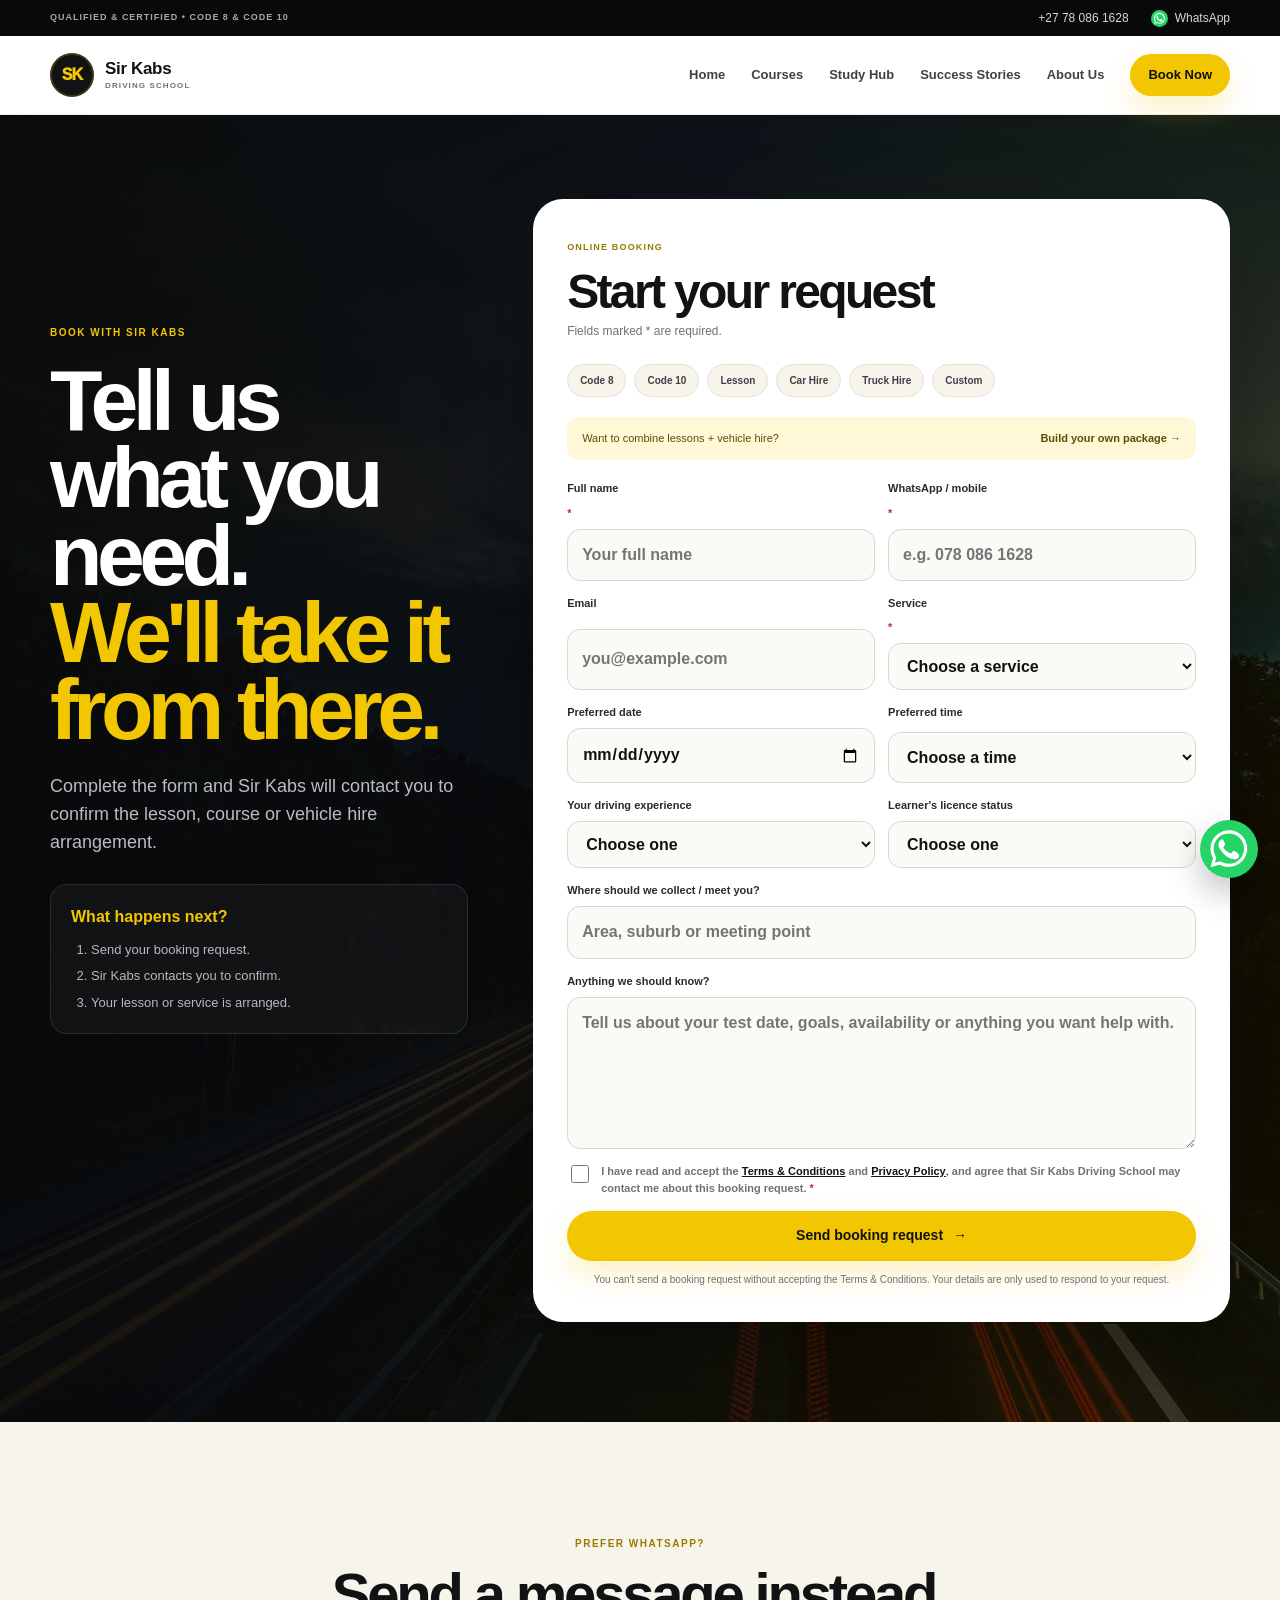
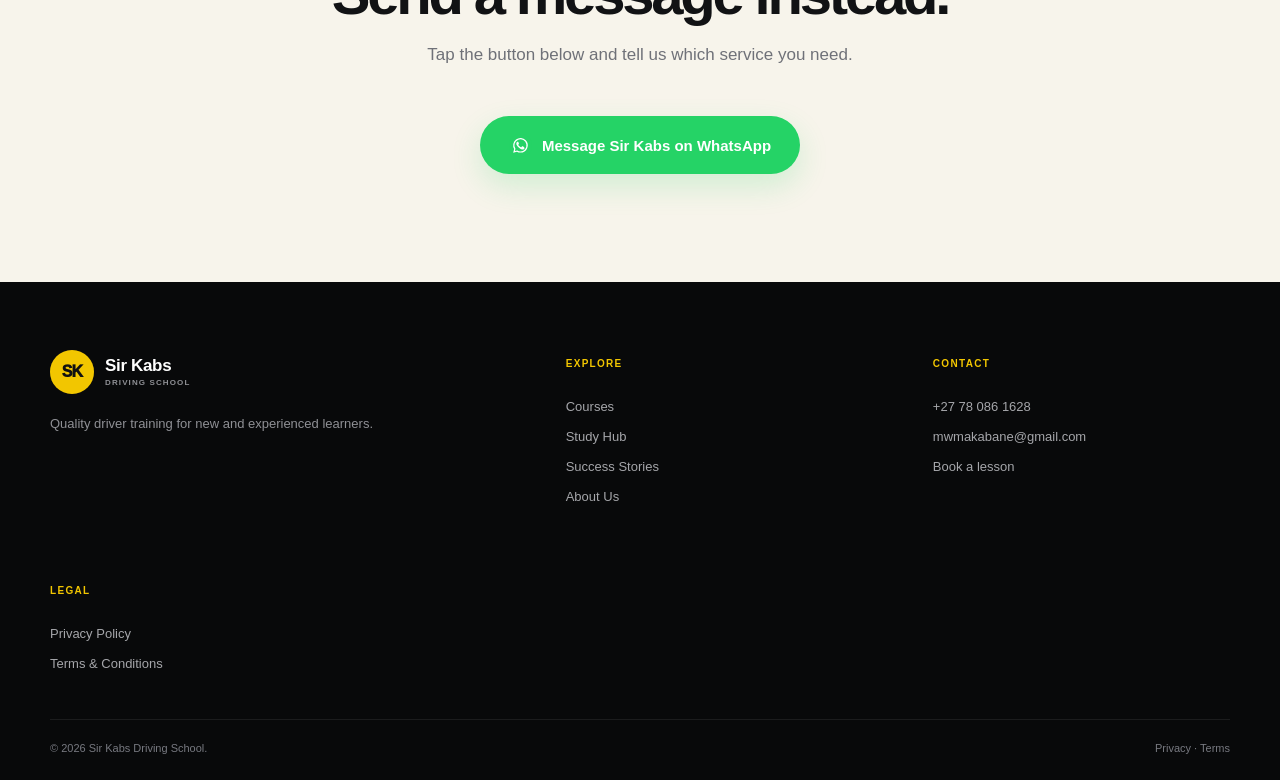
==== commit 6d8b3f79: "update" ====
--- a/booking.html
+++ b/booking.html
@@ -49,6 +49,7 @@
 <input autocomplete="off" class="honeypot" name="website" tabindex="-1" type="text"/>
 <input id="custom-plan-field" name="custom_plan" type="hidden" value=""/>
 <input id="custom-total-field" name="custom_total" type="hidden" value=""/>
+<input name="terms_version" type="hidden" value="Terms &amp; Conditions and Privacy Policy effective 25 September 2026"/>
 <div class="form-grid two">
 <label>Full name <span>*</span><input name="full_name" placeholder="Your full name" required="" type="text"/></label>
 <label>WhatsApp / mobile <span>*</span><input name="phone" placeholder="e.g. 078 086 1628" required="" type="tel"/></label>
@@ -58,12 +59,12 @@
 <label>Service <span>*</span>
 <select id="service-select" name="service" required="">
 <option value="">Choose a service</option>
-<option value="Code 8 Full Course">Code 8 Full Course — R6,000</option>
-<option value="Code 10 Full Course">Code 10 Full Course — R7,000</option>
-<option value="Driving Lesson">Driving Lesson — R250 p/h</option>
+<option value="Code 8 Full Course">Code 8 Package — R6,500</option>
+<option value="Code 10 Full Course">Code 10 Package — R7,650</option>
+<option value="Driving Lesson">Driving Lesson — R300 per lesson</option>
 <option value="Car Hire">Car Hire — R500</option>
 <option value="Truck Hire">Truck Hire — R650</option>
-<option value="Learner Support">Learner / Study Support</option>
+<option value="Learner Support">Learner's Licence / Study Support</option>
 <option value="Custom Package">Custom Package</option>
 <option value="Other">Other</option>
 </select>
@@ -79,17 +80,17 @@
 </div>
 <label>Where should we collect / meet you?<input name="pickup_area" placeholder="Area, suburb or meeting point" type="text"/></label>
 <label>Anything we should know?<textarea name="message" placeholder="Tell us about your test date, goals, availability or anything you want help with." rows="5"></textarea></label>
-<label class="consent"><input name="consent" required="" type="checkbox" value="Yes"/><span>I agree that Sir Kabs Driving School may contact me about this booking request. <b>*</b></span></label>
+<label class="consent"><input name="terms_accepted" required="" type="checkbox" value="Yes - accepted Terms &amp; Conditions and Privacy Policy"/><span>I have read and accept the <a href="terms.html" target="_blank" rel="noopener" style="text-decoration:underline;font-weight:800;color:var(--ink)">Terms &amp; Conditions</a> and <a href="privacy.html" target="_blank" rel="noopener" style="text-decoration:underline;font-weight:800;color:var(--ink)">Privacy Policy</a>, and agree that Sir Kabs Driving School may contact me about this booking request. <b>*</b></span></label>
 <div aria-live="polite" class="form-status" id="form-status" role="status"></div>
 <button class="btn btn-primary full submit-btn" id="submit-btn" type="submit">Send booking request <span>→</span></button>
-<p class="form-footnote">Your request is sent to the Sir Kabs business email and, once configured, your Make.com webhook.</p>
+<p class="form-footnote">You can't send a booking request without accepting the Terms &amp; Conditions. Your details are only used to respond to your request.</p>
 </form>
 </div>
 </div>
 </section>
 <section class="section soft-section"><div class="container"><div class="section-heading centered reveal"><span class="kicker">Prefer WhatsApp?</span><h2>Send a message instead.</h2><p>Tap the button below and tell us which service you need.</p></div><div class="whatsapp-center reveal"><a class="btn btn-whatsapp large" href="https://wa.me/27780861628?text=Hi%20Sir%20Kabs%20Driving%20School%2C%20I%20would%20like%20to%20book%20a%20lesson.%20My%20name%20is%20..." rel="noopener" target="_blank"><img alt="" decoding="async" loading="lazy" src="assets/whatsapp.svg"/> Message Sir Kabs on WhatsApp</a></div></div></section>
 </main>
-<footer class="site-footer"><div class="container footer-grid"><div class="footer-brand"><a class="brand brand-light" href="index.html"><span class="brand-mark">SK</span><span class="brand-copy"><strong>Sir Kabs</strong><small>Driving School</small></span></a><p>Quality driver training for new and experienced learners.</p></div><div><h3>Explore</h3><a href="courses.html">Courses</a><a href="study.html">Study Hub</a><a href="success.html">Success Stories</a><a href="about.html">About Us</a></div><div><h3>Contact</h3><a href="tel:+27780861628">+27 78 086 1628</a><a href="mailto:mwmakabane@gmail.com">mwmakabane@gmail.com</a><a href="booking.html">Book a lesson</a></div></div><div class="container footer-bottom"><span>© <span id="year"></span> Sir Kabs Driving School.</span><span>Steer your future in confidence.</span></div></footer>
+<footer class="site-footer"><div class="container footer-grid"><div class="footer-brand"><a class="brand brand-light" href="index.html"><span class="brand-mark">SK</span><span class="brand-copy"><strong>Sir Kabs</strong><small>Driving School</small></span></a><p>Quality driver training for new and experienced learners.</p></div><div><h3>Explore</h3><a href="courses.html">Courses</a><a href="study.html">Study Hub</a><a href="success.html">Success Stories</a><a href="about.html">About Us</a></div><div><h3>Contact</h3><a href="tel:+27780861628">+27 78 086 1628</a><a href="mailto:mwmakabane@gmail.com">mwmakabane@gmail.com</a><a href="booking.html">Book a lesson</a></div><div><h3>Legal</h3><a href="privacy.html">Privacy Policy</a><a href="terms.html">Terms &amp; Conditions</a></div></div><div class="container footer-bottom"><span>© <span id="year"></span> Sir Kabs Driving School.</span><span><a href="privacy.html">Privacy</a> · <a href="terms.html">Terms</a></span></div></footer>
 <a aria-label="Chat on WhatsApp" class="whatsapp-float" href="https://wa.me/27780861628" rel="noopener" target="_blank"><img alt="" decoding="async" loading="lazy" src="assets/whatsapp.svg"/></a><div aria-live="polite" class="toast" id="toast" role="status"></div><script src="script.js"></script>
 </body>
 </html>
--- a/style.css
+++ b/style.css
@@ -64,7 +64,84 @@
 .main-nav > a[aria-current="page"] { color: #111; }
 .menu-toggle { display: none; width: 45px; height: 45px; border: 0; background: transparent; padding: 9px; }
 .menu-toggle span { display: block; height: 2px; background: #111; margin: 5px 0; border-radius: 5px; }
-
+/* ===== Hero: unlimited test retries promo ===== */
+.hero-promo {
+  display: grid;
+  grid-template-columns: auto 1fr;
+  gap: 4px 16px;
+  align-items: center;
+  max-width: 620px;
+  margin-top: 26px;
+  padding: 16px 20px;
+  border-radius: 18px;
+  border: 1px solid rgba(242,198,0,.45);
+  border-left: 6px solid var(--yellow);
+  background: linear-gradient(100deg, rgba(242,198,0,.18), rgba(242,198,0,.05));
+  backdrop-filter: blur(6px);
+}
+.hero-promo-icon {
+  grid-row: 1 / 3;
+  width: 54px;
+  height: 54px;
+  border-radius: 50%;
+  display: grid;
+  place-items: center;
+  background: var(--yellow);
+  color: #111;
+  font-size: 30px;
+  font-weight: 950;
+  line-height: 1;
+  animation: promoPulse 2.4s ease-in-out infinite;
+}
+.hero-promo strong { font-size: 20px; letter-spacing: -.02em; color: #fff; line-height: 1.15; }
+.hero-promo strong em { font-style: normal; color: var(--yellow); }
+.hero-promo span { color: #cfd0d4; font-size: 13px; line-height: 1.45; }
+.hero-promo a { color: var(--yellow); font-weight: 850; white-space: nowrap; }
+.hero-promo + .hero-actions { margin-top: 24px; }
+.hero-facts .fact-hot { color: var(--yellow); }
+
+.floating-seal {
+  position: absolute;
+  z-index: 4;
+  right: -12px;
+  top: 34px;
+  width: 118px;
+  height: 118px;
+  border-radius: 50%;
+  background: var(--yellow);
+  color: #111;
+  display: grid;
+  place-content: center;
+  text-align: center;
+  box-shadow: 0 0 0 6px rgba(242,198,0,.25), 0 18px 40px rgba(0,0,0,.35);
+  transform: rotate(8deg);
+  animation: sealFloat 3.2s ease-in-out infinite;
+}
+.floating-seal b { font-size: 34px; line-height: .9; font-weight: 950; }
+.floating-seal small { font-size: 9px; text-transform: uppercase; letter-spacing: .1em; font-weight: 900; line-height: 1.25; margin-top: 3px; }
+
+.hero-photo-caption { background: #fff; }
+
+@keyframes promoPulse {
+  0%, 100% { box-shadow: 0 0 0 0 rgba(242,198,0,.55); }
+  50%      { box-shadow: 0 0 0 12px rgba(242,198,0,0); }
+}
+@keyframes sealFloat {
+  0%, 100% { transform: rotate(8deg) translateY(0); }
+  50%      { transform: rotate(5deg) translateY(-7px); }
+}
+
+@media (max-width: 560px) {
+  .hero-promo { grid-template-columns: 44px 1fr; padding: 13px 14px; margin-top: 22px; }
+  .hero-promo-icon { width: 44px; height: 44px; font-size: 24px; }
+  .hero-promo strong { font-size: 17px; }
+  .floating-seal { width: 84px; height: 84px; right: -4px; top: 14px; }
+  .floating-seal b { font-size: 24px; }
+  .floating-seal small { font-size: 7px; }
+}
+@media (prefers-reduced-motion: reduce) {
+  .hero-promo-icon, .floating-seal { animation: none; }
+}
 /* ---------- type / layout ---------- */
 .section { padding: 108px 0; }
 .soft-section { background: var(--paper); }
